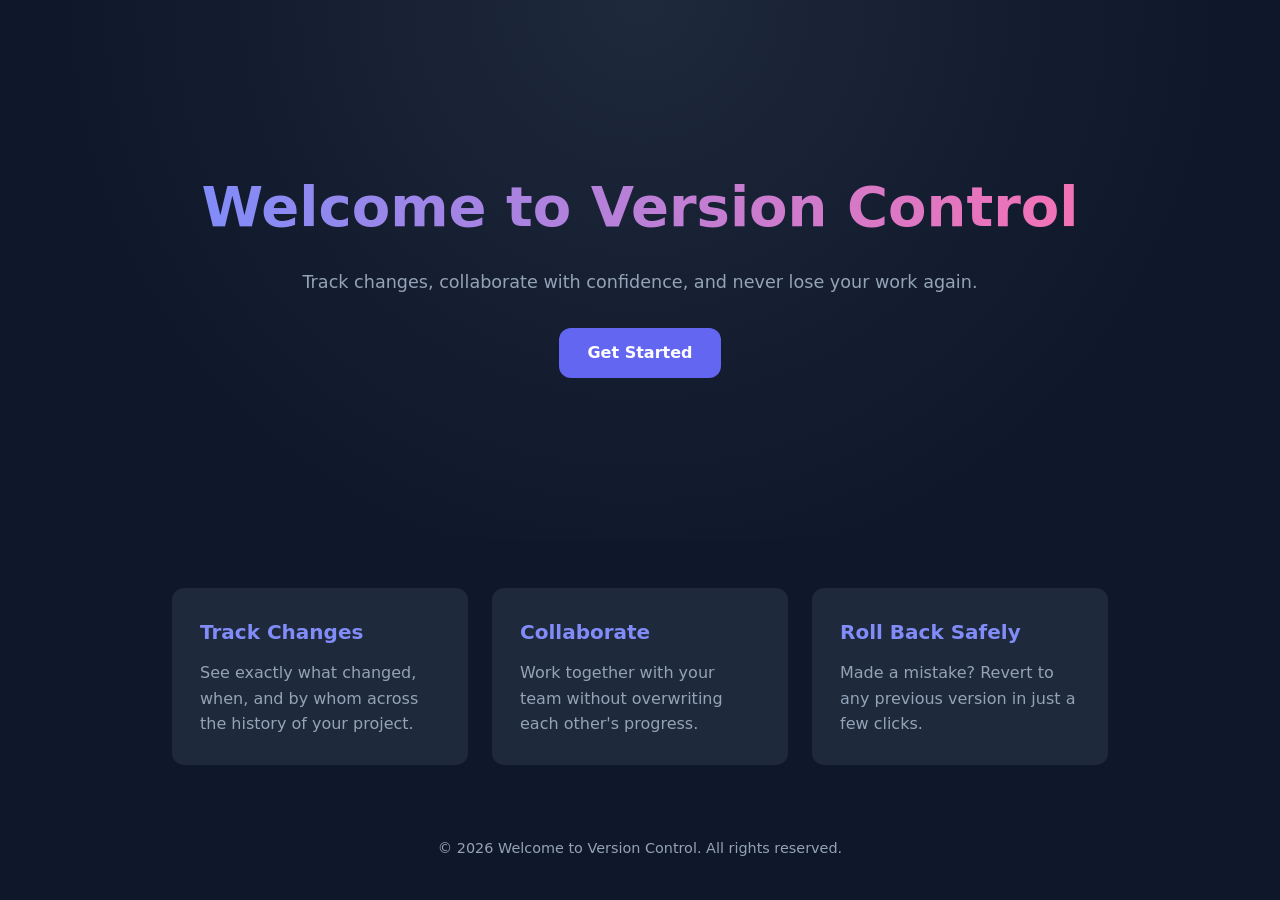
==== index.html @ 0dd8963d "Initial commit" ====
<!DOCTYPE html>
<html lang="en">
<head>
  <meta charset="UTF-8">
  <meta name="viewport" content="width=device-width, initial-scale=1.0">
  <title>Welcome to Version Control</title>
  <link rel="stylesheet" href="styles.css">
</head>
<body>
  <header class="hero">
    <div class="hero-content">
      <h1>Welcome to Version Control</h1>
      <p>Track changes, collaborate with confidence, and never lose your work again.</p>
      <a href="#features" class="btn">Get Started</a>
    </div>
  </header>

  <main id="features" class="features">
    <div class="card">
      <h2>Track Changes</h2>
      <p>See exactly what changed, when, and by whom across the history of your project.</p>
    </div>
    <div class="card">
      <h2>Collaborate</h2>
      <p>Work together with your team without overwriting each other's progress.</p>
    </div>
    <div class="card">
      <h2>Roll Back Safely</h2>
      <p>Made a mistake? Revert to any previous version in just a few clicks.</p>
    </div>
  </main>

  <footer class="footer">
    <p>&copy; 2026 Welcome to Version Control. All rights reserved.</p>
  </footer>
</body>
</html>
---- styles.css ----
:root {
  --color-bg: #0f172a;
  --color-primary: #6366f1;
  --color-primary-light: #818cf8;
  --color-text: #f8fafc;
  --color-muted: #94a3b8;
  --color-card-bg: #1e293b;
  --radius: 12px;
  --transition: 0.25s ease;
}

* {
  margin: 0;
  padding: 0;
  box-sizing: border-box;
}

body {
  font-family: "Segoe UI", system-ui, -apple-system, sans-serif;
  background-color: var(--color-bg);
  color: var(--color-text);
  line-height: 1.6;
}

.hero {
  min-height: 60vh;
  display: flex;
  align-items: center;
  justify-content: center;
  text-align: center;
  padding: 2rem;
  background: radial-gradient(circle at top, #1e293b, #0f172a 70%);
}

.hero-content h1 {
  font-size: clamp(2rem, 5vw, 3.5rem);
  margin-bottom: 1rem;
  background: linear-gradient(90deg, var(--color-primary-light), #f472b6);
  -webkit-background-clip: text;
  background-clip: text;
  color: transparent;
}

.hero-content p {
  color: var(--color-muted);
  font-size: 1.1rem;
  margin-bottom: 2rem;
}

.btn {
  display: inline-block;
  padding: 0.75rem 1.75rem;
  background-color: var(--color-primary);
  color: #fff;
  text-decoration: none;
  border-radius: var(--radius);
  font-weight: 600;
  transition: background-color var(--transition), transform var(--transition);
}

.btn:hover {
  background-color: var(--color-primary-light);
  transform: translateY(-2px);
}

.features {
  max-width: 1000px;
  margin: 0 auto;
  padding: 3rem 2rem;
  display: grid;
  grid-template-columns: repeat(auto-fit, minmax(240px, 1fr));
  gap: 1.5rem;
}

.card {
  background-color: var(--color-card-bg);
  border-radius: var(--radius);
  padding: 1.75rem;
  transition: transform var(--transition), box-shadow var(--transition);
}

.card:hover {
  transform: translateY(-4px);
  box-shadow: 0 10px 25px rgba(0, 0, 0, 0.35);
}

.card h2 {
  color: var(--color-primary-light);
  margin-bottom: 0.75rem;
  font-size: 1.25rem;
}

.card p {
  color: var(--color-muted);
}

.footer {
  text-align: center;
  padding: 1.5rem;
  color: var(--color-muted);
  font-size: 0.9rem;
}
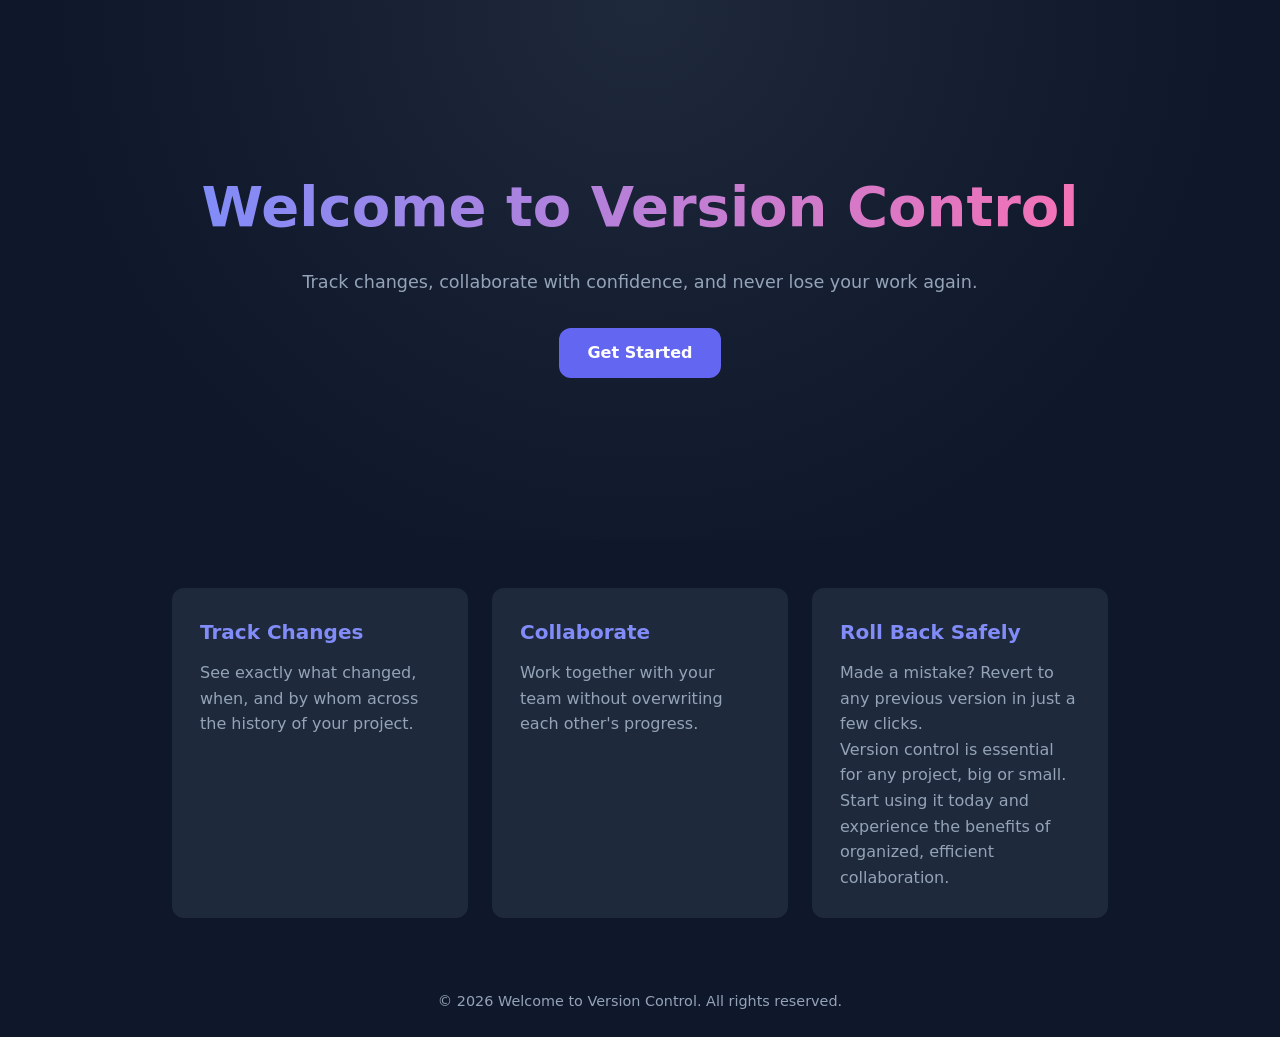
==== commit 28d39a7a: ":whale: got it" ====
--- a/index.html
+++ b/index.html
@@ -27,9 +27,9 @@
     <div class="card">
       <h2>Roll Back Safely</h2>
       <p>Made a mistake? Revert to any previous version in just a few clicks.</p>
+    <p>Version control is essential for any project, big or small. Start using it today and experience the benefits of organized, efficient collaboration.</p>
     </div>
-  </main>
-
+  </main> 
   <footer class="footer">
     <p>&copy; 2026 Welcome to Version Control. All rights reserved.</p>
   </footer>
